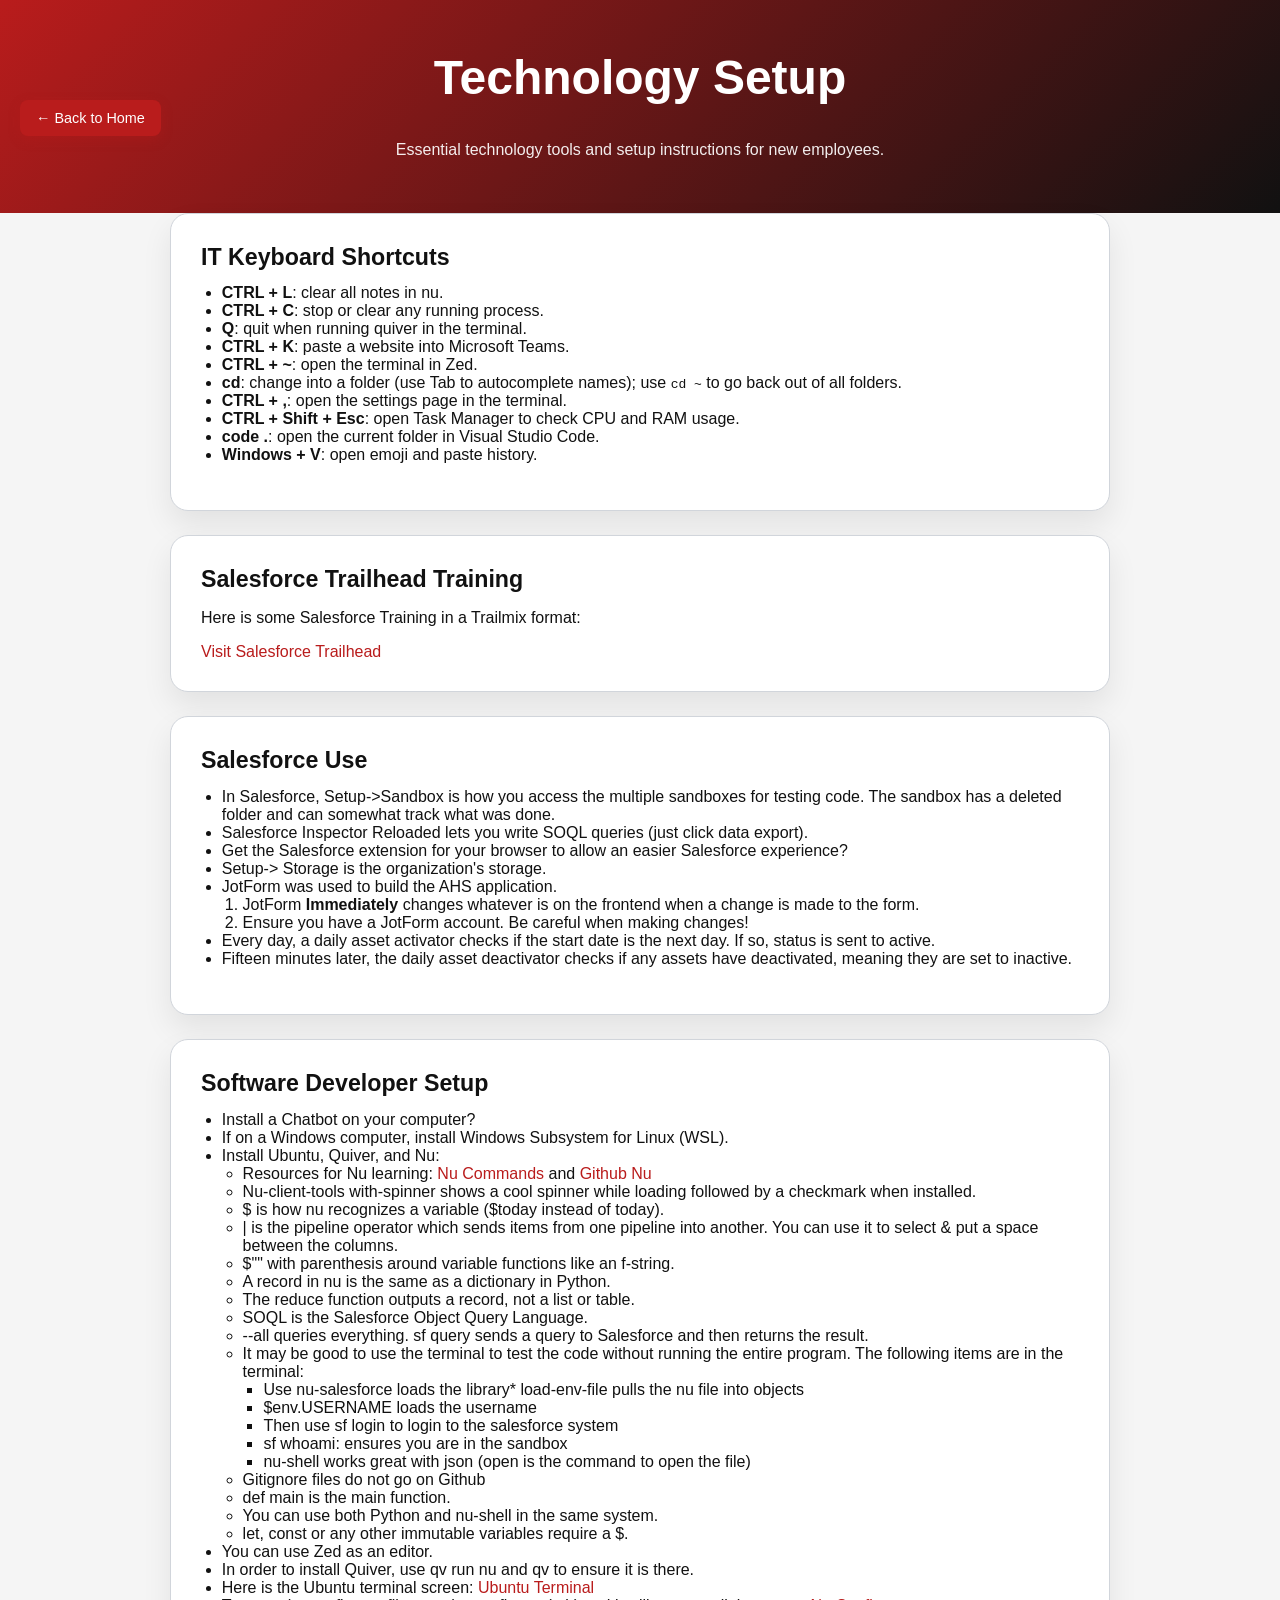
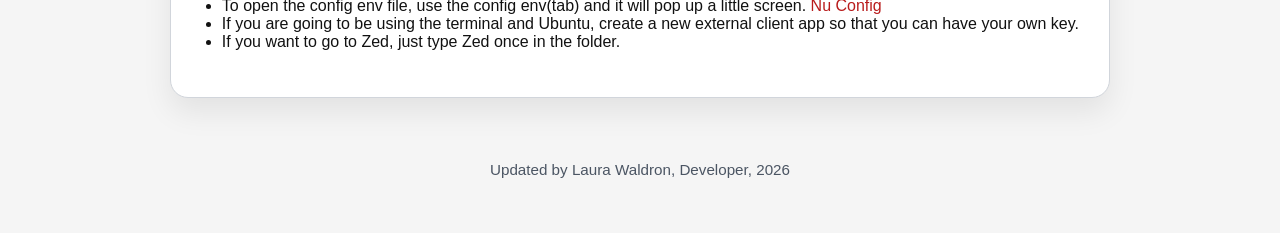
==== tech.html @ 0f5a6ece "updated site with all my notes" ====
<!DOCTYPE html>
<html lang="en">
  <head>
    <meta charset="UTF-8" />
    <meta name="viewport" content="width=device-width, initial-scale=1.0" />
    <title>Technology Setup</title>
    <link rel="icon" href="images/ahs_3d logo-781x782.png" type="image/x-icon" />
    <link rel="stylesheet" href="styles.css" />
  </head>
  <body>
    <header class="site-header">
      <div class="container">
        <h1>Technology Setup</h1>
        <p class="subtitle">
          Essential technology tools and setup instructions for new employees.
        </p>
      </div>
    </header>
    <a href="index.html" class="back-btn">← Back to Home</a>

    <main class="container">
      <section class="card">
        <h2>IT Keyboard Shortcuts</h2>
        <ul>
          <li><strong>CTRL + L</strong>: clear all notes in nu.</li>
          <li><strong>CTRL + C</strong>: stop or clear any running process.</li>
          <li><strong>Q</strong>: quit when running quiver in the terminal.</li>
          <li><strong>CTRL + K</strong>: paste a website into Microsoft Teams</a>.</li>
          <li><strong>CTRL + ~</strong>: open the terminal in Zed.</li>
          <li><strong>cd</strong>: change into a folder (use Tab to autocomplete names); use <code>cd ~</code> to go back out of all folders.</li>
          <li><strong>CTRL + ,</strong>: open the settings page in the terminal.</li>
          <li><strong>CTRL + Shift + Esc</strong>: open Task Manager to check CPU and RAM usage.</li>
          <li><strong>code .</strong>: open the current folder in Visual Studio Code.</li>
          <li><strong>Windows + V</strong>: open emoji and paste history.</li>
        </ul>
      </section>

        <section class ="card">
            <h2>Salesforce Trailhead Training</h2>
            <p>Here is some Salesforce Training in a Trailmix format:</p>
            <a href="https://trailhead.salesforce.com/users/pjkbm031xb60pq8l7m/trailmixes/salesforce-onboarding-ahs" target="_blank">
                Visit Salesforce Trailhead
            </a>
      </section>

      <section class="card">
            <h2>Salesforce Use</h2>
            <ul>
                <li>In Salesforce, Setup->Sandbox is how you access the multiple sandboxes for testing code. 
                    The sandbox has a deleted folder and can somewhat track what was done.</li>
                <li>Salesforce Inspector Reloaded lets you write SOQL queries (just click data export).</li>
                <li>Get the Salesforce extension for your browser to allow an easier Salesforce experience?</li>
                <li>Setup-> Storage is the organization's storage.</li>
                <li>JotForm was used to build the AHS application.</li>
                <ol>
                    <li>JotForm <strong>Immediately</strong> changes whatever is on the frontend when a change is made to the form.</li>
                    <li>Ensure you have a JotForm account. Be careful when making changes!</li>
                </ol>
                <li>Every day, a daily asset activator checks if the start date is the next day. If so, status is sent to active.</li>
                <li>Fifteen minutes later, the daily asset deactivator checks if any assets have deactivated, meaning they are set to inactive.</li>
            </ul>
      </section>

      <section class="card">
        <h2>Software Developer Setup</h2>
        <ul>
          <li>Install a Chatbot on your computer?</li>
          <li>If on a Windows computer, install Windows Subsystem for Linux (WSL).</li>
          <li>Install Ubuntu, Quiver, and Nu:</li>
          <ul>
            <li> Resources for Nu learning:
                <a href="https://www.nushell.sh/commands/" target="_blank">Nu Commands</a>
                and <a href="https://freepicheep.github.io/nu-salesforce/">Github Nu</a>
            </li>
            <li>Nu-client-tools with-spinner shows a cool spinner while loading followed by a checkmark when installed.</li>
            <li>$ is how nu recognizes a variable ($today instead of today).</li>
            <li>| is the pipeline operator which sends items from one pipeline into another. You can use it to select & put a space between the columns.</li>
            <li>$"" with parenthesis around variable functions like an f-string.</li>
            <li>A record in nu is the same as a dictionary in Python.</li>
            <li>The reduce function outputs a record, not a list or table.</li>
            <li>SOQL is the Salesforce Object Query Language.</li>
            <li>--all queries everything. sf query sends a query to Salesforce and then returns the result.</li>
            <li>It may be good to use the terminal to test the code without running the entire program. The following items are in the terminal:</li>
            <ul>
                <li>Use nu-salesforce loads the library* load-env-file pulls the nu file into objects</li>
	            <li>$env.USERNAME loads the username</li>
	            <li>Then use sf login to login to the salesforce system </li>
	            <li>sf whoami: ensures you are in the sandbox</li>
	            <li>nu-shell works great with json (open is the command to open the file)</li>
            </ul>
            <li>Gitignore files do not go on Github</li>
            <li>def main is the main function.</li>
            <li>You can use both Python and nu-shell in the same system.</li>
            <li>let, const or any other immutable variables require a $.</li>
            </ul>
            <li>You can use Zed as an editor.</li>
            <li>In order to install Quiver, use qv run nu and qv to ensure it is there.</li>
            <li>Here is the Ubuntu terminal screen:
                <a href="images/Ubuntu Terminal.png" target="_blank">Ubuntu Terminal</a>
            </li>
            <li>To open the config env file, use the config env(tab) and it will pop up a little screen.
                <a href="images/nuconfig.png" target="_blank">Nu Config</a>
            </li>
            <li>If you are going to be using the terminal and Ubuntu, create a new external client app so that you can have your own key.</li>
            <li>If you want to go to Zed, just type Zed once in the folder.</li>
        </ul>
      </section>
    </main>

    <footer class="site-footer">
      <div class="container">
        <p>Updated by Laura Waldron, Developer, 2026</p>
      </div>
    </footer>
  </body>
</html>
---- styles.css ----
/* styles.css */
body {
  margin: 0;
  font-family: "Segoe UI", Arial, sans-serif;
  background: #f5f5f5;
  color: #111111;
}

* {
  box-sizing: border-box;
}

a {
  color: #b91c1c;
  text-decoration: none;
}

a:hover {
  text-decoration: underline;
}

.container {
  max-width: 980px;
  margin: 0 auto;
  padding: 0 20px;
}

.site-header {
  background: linear-gradient(135deg, #b91c1c 0%, #111111 100%);
  color: #ffffff;
  padding: 50px 0;
  text-align: center;
}

.subtitle {
  margin: 0.5rem auto 0;
  max-width: 720px;
  line-height: 1.6;
  color: rgba(255, 255, 255, 0.92);
}

main {
  padding: 40px 0 60px;
}

.card {
  background: #ffffff;
  border-radius: 18px;
  border: 1px solid #d1d5db;
  box-shadow: 0 14px 30px rgba(0, 0, 0, 0.08);
  padding: 30px;
  margin-bottom: 24px;
}

h1, h2 {
  margin-top: 0;
}

h1 {
  font-size: clamp(2rem, 4vw, 3rem);
}

h2 {
  font-size: 1.45rem;
  margin-bottom: 0.85rem;
  color: #111111;
}

ul, ol {
  padding-left: 1.3rem;
  margin-top: 0;
}

.site-footer {
  text-align: center;
  padding: 24px 0 40px;
  color: #475569;
  font-size: 0.95rem;
}

@media (max-width: 640px) {
  .site-header {
    padding: 36px 0;
  }

  .card {
    padding: 24px;
  }
}

.site-footer {
  text-align: center;
  padding: 24px 0 40px;
  color: #4b5563;
  font-size: 0.95rem;
}

.back-btn {
  position: fixed;
  left: 20px;
  top: 100px;
  background: #b91c1c;
  color: #ffffff;
  padding: 10px 16px;
  border-radius: 8px;
  font-size: 0.9rem;
  font-weight: 500;
  text-decoration: none;
  box-shadow: 0 4px 12px rgba(185, 28, 28, 0.3);
  transition: all 0.2s ease;
  z-index: 100;
}

.back-btn:hover {
  background: #111111;
  box-shadow: 0 6px 16px rgba(0, 0, 0, 0.4);
  text-decoration: none;
}
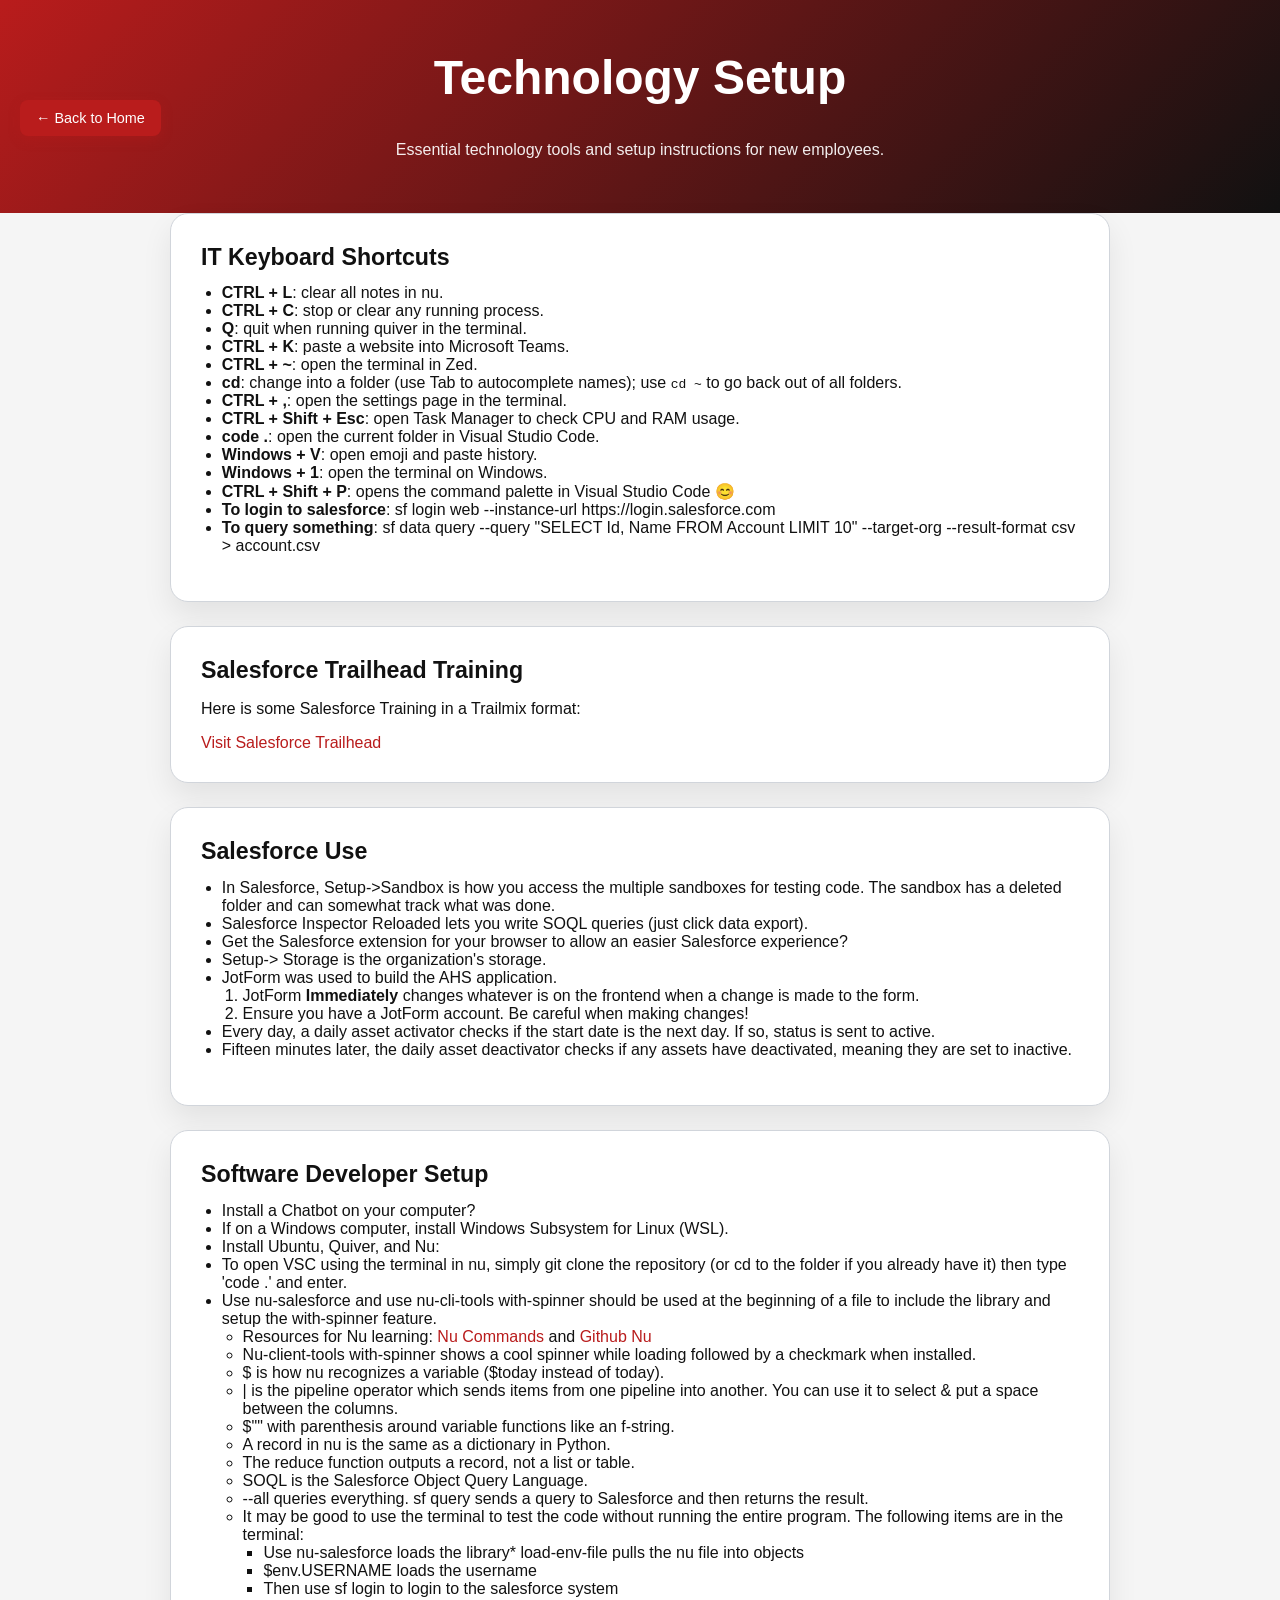
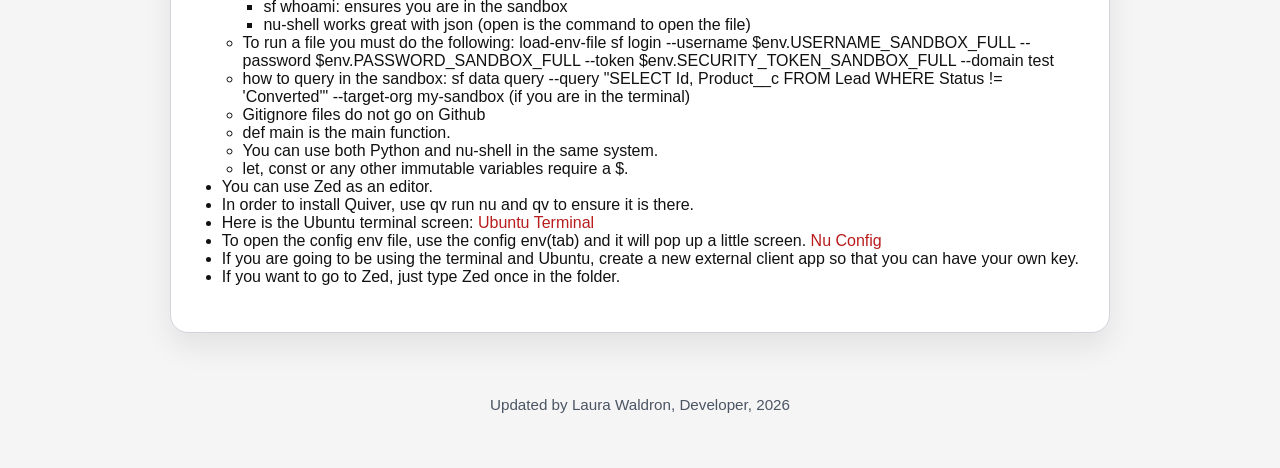
==== commit ad738d54: "updated my notes." ====
--- a/tech.html
+++ b/tech.html
@@ -32,6 +32,11 @@
           <li><strong>CTRL + Shift + Esc</strong>: open Task Manager to check CPU and RAM usage.</li>
           <li><strong>code .</strong>: open the current folder in Visual Studio Code.</li>
           <li><strong>Windows + V</strong>: open emoji and paste history.</li>
+          <li><strong>Windows + 1</strong>: open the terminal on Windows.</li>
+          <li><strong>CTRL + Shift + P</strong>: opens the command palette in Visual Studio Code 😊</li>
+          <li><strong>To login to salesforce</strong>: sf login web --instance-url https://login.salesforce.com</li>
+          <li><strong>To query something</strong>: sf data query  --query "SELECT Id, Name FROM Account LIMIT 10" --target-org <your-alias>   --result-format csv > account.csv</li>
+
         </ul>
       </section>
 
@@ -67,6 +72,11 @@
           <li>Install a Chatbot on your computer?</li>
           <li>If on a Windows computer, install Windows Subsystem for Linux (WSL).</li>
           <li>Install Ubuntu, Quiver, and Nu:</li>
+          <li>To open VSC using the terminal in nu, simply git clone the repository (or cd to the folder
+            if you already have it) then type 'code .' and enter.
+          </li>
+          <li>Use nu-salesforce and use nu-cli-tools with-spinner should be used at 
+            the beginning of a file to include the library and setup the with-spinner feature.</li>
           <ul>
             <li> Resources for Nu learning:
                 <a href="https://www.nushell.sh/commands/" target="_blank">Nu Commands</a>
@@ -88,6 +98,11 @@
 	            <li>sf whoami: ensures you are in the sandbox</li>
 	            <li>nu-shell works great with json (open is the command to open the file)</li>
             </ul>
+            <li>To run a file you must do the following:
+              load-env-file
+              sf login --username $env.USERNAME_SANDBOX_FULL --password $env.PASSWORD_SANDBOX_FULL --token $env.SECURITY_TOKEN_SANDBOX_FULL --domain test
+            </li>
+            <li>how to query in the sandbox: sf data query --query "SELECT Id, Product__c FROM Lead WHERE Status != 'Converted'" --target-org my-sandbox (if you are in the terminal)</li>
             <li>Gitignore files do not go on Github</li>
             <li>def main is the main function.</li>
             <li>You can use both Python and nu-shell in the same system.</li>
